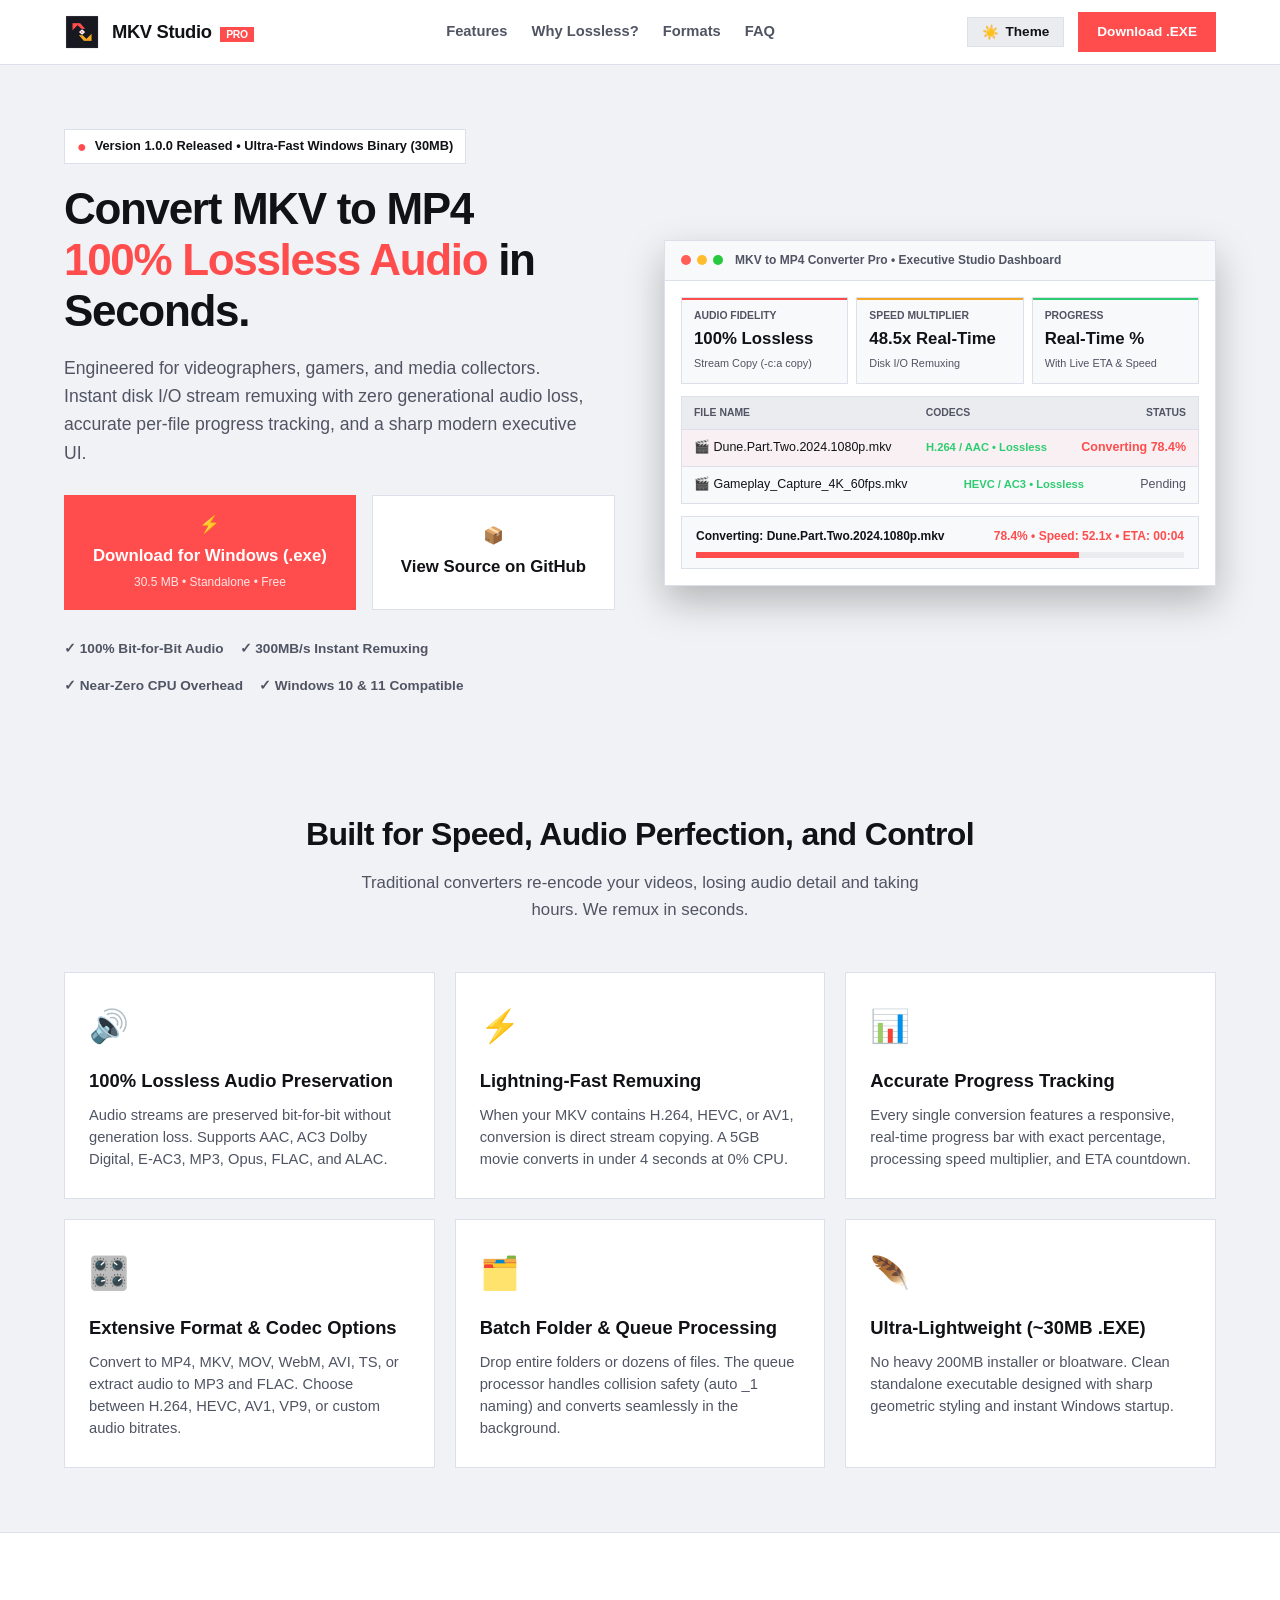
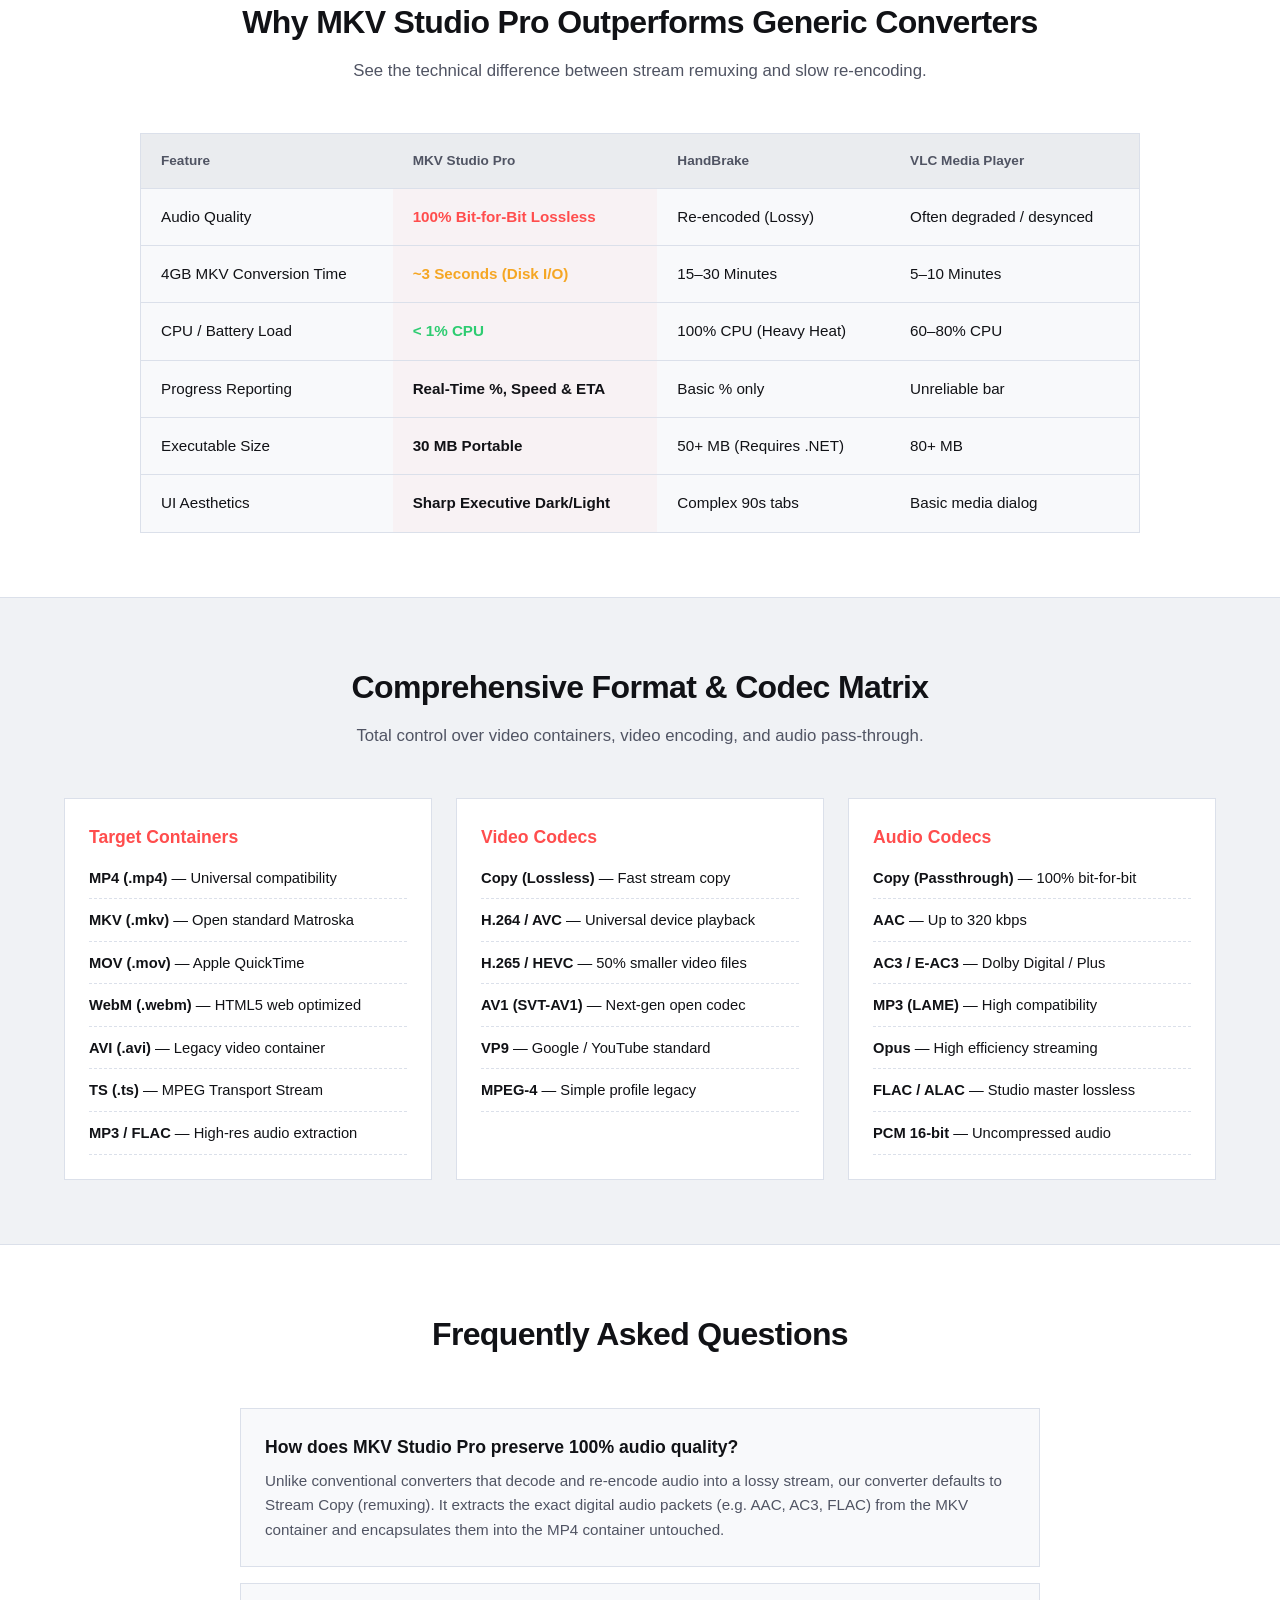
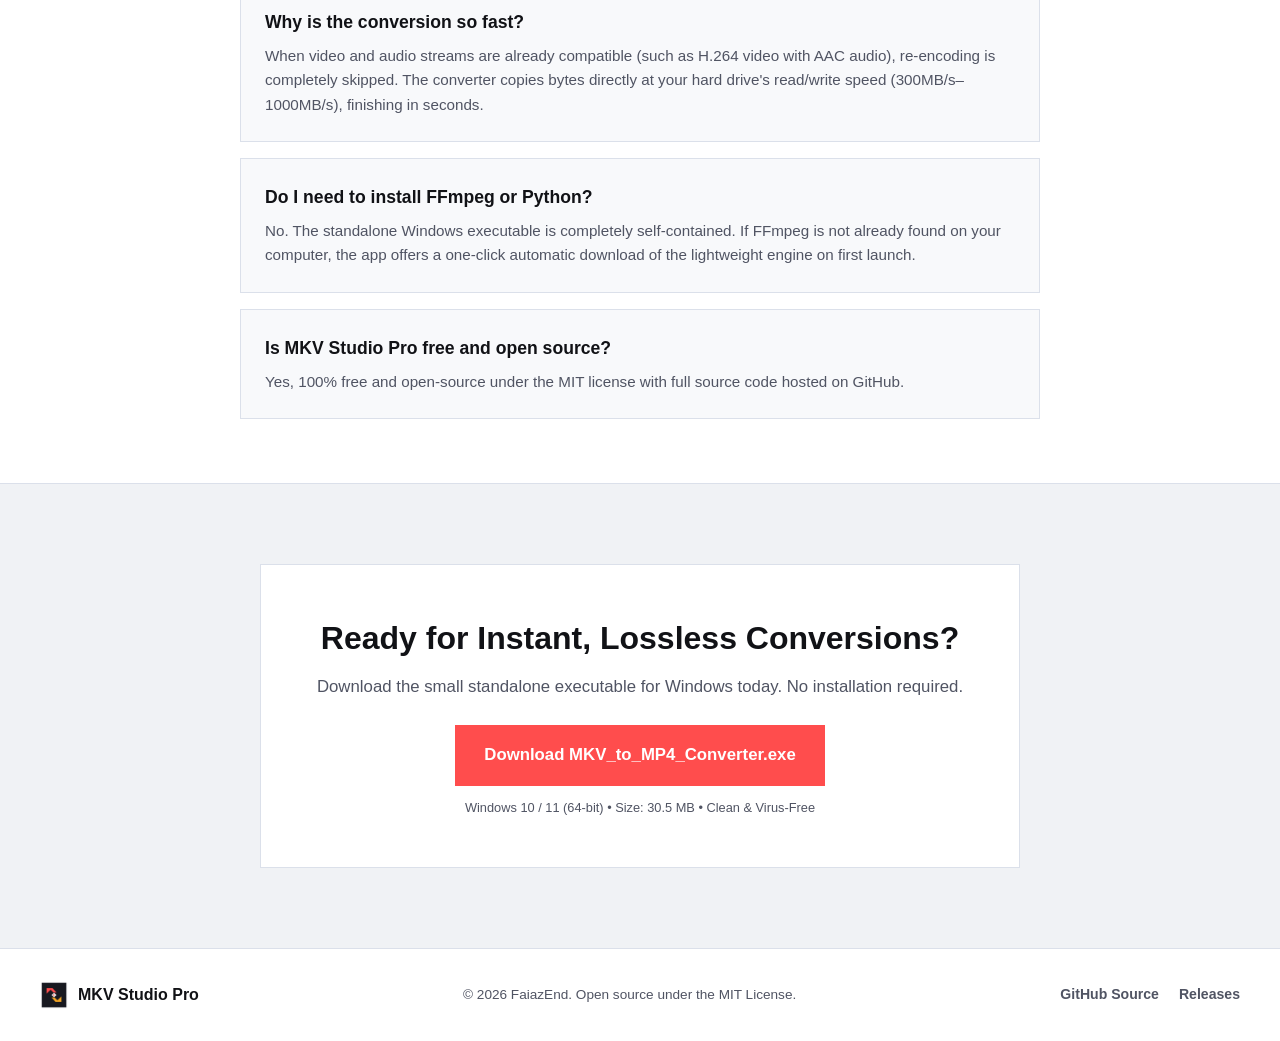
==== docs/index.html @ c54bc6f5 "feat: sharp-edged modern executive UI, custom logo, small exe build, and SEO landing page" ====
<!DOCTYPE html>
<html lang="en">
<head>
  <meta charset="UTF-8">
  <meta name="viewport" content="width=device-width, initial-scale=1.0">
  <title>Fast MKV to MP4 Converter — 100% Lossless Audio Preservation (Windows)</title>
  
  <!-- SEO Meta Tags -->
  <meta name="description" content="Free, fast, and lightweight MKV to MP4 converter for Windows. Preserves audio 100% losslessly with ultra-fast remuxing in seconds, real-time progress bars, and a sharp modern UI.">
  <meta name="keywords" content="mkv to mp4, mkv to mp4 converter, lossless audio converter, fast video remuxer, mkv converter windows, ffmpeg mkv to mp4, batch mkv converter">
  <meta name="author" content="FaiazEnd">
  <meta name="robots" content="index, follow">
  <link rel="canonical" href="https://faiazend.github.io/mkv-to-mp4-converter-download/">

  <!-- Open Graph / Facebook -->
  <meta property="og:type" content="website">
  <meta property="og:url" content="https://faiazend.github.io/mkv-to-mp4-converter-download/">
  <meta property="og:title" content="Fast MKV to MP4 Converter — 100% Lossless Audio">
  <meta property="og:description" content="Ultra-fast, lightweight MKV to MP4 converter with bit-for-bit lossless audio copy and real-time progress tracking.">
  <meta property="og:image" content="assets/logo.png">

  <!-- Twitter Cards -->
  <meta name="twitter:card" content="summary_large_image">
  <meta name="twitter:title" content="Fast MKV to MP4 Converter — 100% Lossless Audio">
  <meta name="twitter:description" content="Convert multi-gigabyte MKV files to MP4 in seconds with zero audio quality loss. Free for Windows.">
  <meta name="twitter:image" content="assets/logo.png">

  <!-- Favicon -->
  <link rel="icon" type="image/x-icon" href="assets/icon.ico">
  <link rel="apple-touch-icon" href="assets/logo_256.png">

  <!-- Color Scheme & FOUC Prevention as per modern-web-guidance -->
  <meta name="color-scheme" content="light dark">
  <script>
    try {
      const stored = localStorage.getItem("color-scheme");
      if (stored) {
        document.querySelector('meta[name="color-scheme"]').content = stored;
      }
    } catch (e) {}
  </script>

  <!-- Schema.org JSON-LD structured data for rich search snippets -->
  <script type="application/ld+json">
  {
    "@context": "https://schema.org",
    "@type": "SoftwareApplication",
    "name": "MKV to MP4 Converter Pro",
    "operatingSystem": "Windows 10, Windows 11 (64-bit)",
    "applicationCategory": "MultimediaApplication",
    "offers": {
      "@type": "Offer",
      "price": "0",
      "priceCurrency": "USD"
    },
    "description": "Ultra-fast MKV to MP4 converter for Windows preserving 100% audio fidelity with instant remuxing, modern sharp UI, and multi-format support.",
    "fileSize": "30MB",
    "softwareVersion": "1.0.0",
    "downloadUrl": "https://github.com/FaiazEnd/mkv-to-mp4-converter-releases/releases/latest/download/MKV_to_MP4_Converter.exe"
  }
  </script>

  <link rel="stylesheet" href="style.css">
</head>
<body>
  <!-- Navigation Header -->
  <header class="navbar">
    <div class="nav-container">
      <div class="brand">
        <img src="assets/logo_256.png" alt="MKV Studio Pro Logo" width="36" height="36" class="brand-logo">
        <span class="brand-name">MKV Studio <span class="badge-pro">PRO</span></span>
      </div>

      <nav class="nav-links">
        <a href="#features">Features</a>
        <a href="#comparison">Why Lossless?</a>
        <a href="#formats">Formats</a>
        <a href="#faq">FAQ</a>
      </nav>

      <div class="nav-actions">
        <!-- Modern Theme Switcher -->
        <button id="theme-toggle" class="btn-theme" type="button" aria-label="Toggle light/dark theme">
          <span class="theme-icon sun" aria-hidden="true">☀️</span>
          <span class="theme-icon moon" aria-hidden="true">🌙</span>
          <span class="theme-text">Theme</span>
        </button>

        <a href="https://github.com/FaiazEnd/mkv-to-mp4-converter-releases/releases/latest/download/MKV_to_MP4_Converter.exe" class="btn btn-sharp btn-primary nav-download">
          Download .EXE
        </a>
      </div>
    </div>
  </header>

  <main>
    <!-- Hero Section -->
    <section class="hero">
      <div class="hero-content">
        <div class="pill-announcement">
          <span class="dot-live">●</span>
          <span>Version 1.0.0 Released • Ultra-Fast Windows Binary (30MB)</span>
        </div>
        
        <h1 class="hero-title">
          Convert MKV to MP4 <br>
          <span class="text-coral">100% Lossless Audio</span> in Seconds.
        </h1>

        <p class="hero-subtitle">
          Engineered for videographers, gamers, and media collectors. Instant disk I/O stream remuxing with zero generational audio loss, accurate per-file progress tracking, and a sharp modern executive UI.
        </p>

        <div class="hero-cta-group">
          <a href="https://github.com/FaiazEnd/mkv-to-mp4-converter-releases/releases/latest/download/MKV_to_MP4_Converter.exe" class="btn btn-sharp btn-primary btn-large">
            <span class="btn-icon">⚡</span>
            <span>Download for Windows (.exe)</span>
            <span class="btn-subtext">30.5 MB • Standalone • Free</span>
          </a>

          <a href="https://github.com/FaiazEnd/fast-mkv-to-mp4-converter" target="_blank" rel="noopener" class="btn btn-sharp btn-outline btn-large">
            <span class="btn-icon">📦</span>
            <span>View Source on GitHub</span>
          </a>
        </div>

        <div class="trust-bar">
          <div class="trust-item">✓ 100% Bit-for-Bit Audio</div>
          <div class="trust-item">✓ 300MB/s Instant Remuxing</div>
          <div class="trust-item">✓ Near-Zero CPU Overhead</div>
          <div class="trust-item">✓ Windows 10 & 11 Compatible</div>
        </div>
      </div>

      <!-- Live Mockup Card inspired by Dashboard image -->
      <div class="hero-visual">
        <div class="app-window-mockup">
          <div class="window-titlebar">
            <div class="window-dots">
              <span class="dot red"></span>
              <span class="dot yellow"></span>
              <span class="dot green"></span>
            </div>
            <span class="window-title">MKV to MP4 Converter Pro • Executive Studio Dashboard</span>
          </div>

          <div class="window-body">
            <div class="mockup-metrics">
              <div class="mockup-card card-coral">
                <span class="card-tag">AUDIO FIDELITY</span>
                <span class="card-val">100% Lossless</span>
                <span class="card-sub">Stream Copy (-c:a copy)</span>
              </div>
              <div class="mockup-card card-amber">
                <span class="card-tag">SPEED MULTIPLIER</span>
                <span class="card-val">48.5x Real-Time</span>
                <span class="card-sub">Disk I/O Remuxing</span>
              </div>
              <div class="mockup-card card-green">
                <span class="card-tag">PROGRESS</span>
                <span class="card-val">Real-Time %</span>
                <span class="card-sub">With Live ETA & Speed</span>
              </div>
            </div>

            <div class="mockup-queue">
              <div class="queue-row header-row">
                <span>FILE NAME</span>
                <span>CODECS</span>
                <span>STATUS</span>
              </div>
              <div class="queue-row active">
                <span class="file-col">🎬 Dune.Part.Two.2024.1080p.mkv</span>
                <span class="badge-lossless">H.264 / AAC • Lossless</span>
                <span class="status-converting">Converting 78.4%</span>
              </div>
              <div class="queue-row">
                <span class="file-col">🎬 Gameplay_Capture_4K_60fps.mkv</span>
                <span class="badge-lossless">HEVC / AC3 • Lossless</span>
                <span class="status-pending">Pending</span>
              </div>
            </div>

            <div class="mockup-progress-card">
              <div class="progress-info">
                <span class="p-title">Converting: Dune.Part.Two.2024.1080p.mkv</span>
                <span class="p-stats text-coral">78.4% • Speed: 52.1x • ETA: 00:04</span>
              </div>
              <div class="progress-track">
                <div class="progress-fill" style="width: 78.4%;"></div>
              </div>
            </div>
          </div>
        </div>
      </div>
    </section>

    <!-- Features Section -->
    <section id="features" class="section">
      <div class="section-header">
        <h2 class="section-title">Built for Speed, Audio Perfection, and Control</h2>
        <p class="section-desc">Traditional converters re-encode your videos, losing audio detail and taking hours. We remux in seconds.</p>
      </div>

      <div class="features-grid">
        <div class="feature-card">
          <div class="feature-icon icon-coral">🔊</div>
          <h3>100% Lossless Audio Preservation</h3>
          <p>Audio streams are preserved bit-for-bit without generation loss. Supports AAC, AC3 Dolby Digital, E-AC3, MP3, Opus, FLAC, and ALAC.</p>
        </div>

        <div class="feature-card">
          <div class="feature-icon icon-amber">⚡</div>
          <h3>Lightning-Fast Remuxing</h3>
          <p>When your MKV contains H.264, HEVC, or AV1, conversion is direct stream copying. A 5GB movie converts in under 4 seconds at 0% CPU.</p>
        </div>

        <div class="feature-card">
          <div class="feature-icon icon-red">📊</div>
          <h3>Accurate Progress Tracking</h3>
          <p>Every single conversion features a responsive, real-time progress bar with exact percentage, processing speed multiplier, and ETA countdown.</p>
        </div>

        <div class="feature-card">
          <div class="feature-icon icon-coral">🎛️</div>
          <h3>Extensive Format & Codec Options</h3>
          <p>Convert to MP4, MKV, MOV, WebM, AVI, TS, or extract audio to MP3 and FLAC. Choose between H.264, HEVC, AV1, VP9, or custom audio bitrates.</p>
        </div>

        <div class="feature-card">
          <div class="feature-icon icon-amber">🗂️</div>
          <h3>Batch Folder & Queue Processing</h3>
          <p>Drop entire folders or dozens of files. The queue processor handles collision safety (auto _1 naming) and converts seamlessly in the background.</p>
        </div>

        <div class="feature-card">
          <div class="feature-icon icon-red">🪶</div>
          <h3>Ultra-Lightweight (~30MB .EXE)</h3>
          <p>No heavy 200MB installer or bloatware. Clean standalone executable designed with sharp geometric styling and instant Windows startup.</p>
        </div>
      </div>
    </section>

    <!-- Comparison Table Section -->
    <section id="comparison" class="section section-darker">
      <div class="section-header">
        <h2 class="section-title">Why MKV Studio Pro Outperforms Generic Converters</h2>
        <p class="section-desc">See the technical difference between stream remuxing and slow re-encoding.</p>
      </div>

      <div class="table-container">
        <table class="comparison-table">
          <thead>
            <tr>
              <th>Feature</th>
              <th class="col-highlight">MKV Studio Pro</th>
              <th>HandBrake</th>
              <th>VLC Media Player</th>
            </tr>
          </thead>
          <tbody>
            <tr>
              <td>Audio Quality</td>
              <td class="col-highlight text-coral"><strong>100% Bit-for-Bit Lossless</strong></td>
              <td>Re-encoded (Lossy)</td>
              <td>Often degraded / desynced</td>
            </tr>
            <tr>
              <td>4GB MKV Conversion Time</td>
              <td class="col-highlight text-amber"><strong>~3 Seconds (Disk I/O)</strong></td>
              <td>15–30 Minutes</td>
              <td>5–10 Minutes</td>
            </tr>
            <tr>
              <td>CPU / Battery Load</td>
              <td class="col-highlight text-green"><strong>&lt; 1% CPU</strong></td>
              <td>100% CPU (Heavy Heat)</td>
              <td>60–80% CPU</td>
            </tr>
            <tr>
              <td>Progress Reporting</td>
              <td class="col-highlight"><strong>Real-Time %, Speed &amp; ETA</strong></td>
              <td>Basic % only</td>
              <td>Unreliable bar</td>
            </tr>
            <tr>
              <td>Executable Size</td>
              <td class="col-highlight"><strong>30 MB Portable</strong></td>
              <td>50+ MB (Requires .NET)</td>
              <td>80+ MB</td>
            </tr>
            <tr>
              <td>UI Aesthetics</td>
              <td class="col-highlight"><strong>Sharp Executive Dark/Light</strong></td>
              <td>Complex 90s tabs</td>
              <td>Basic media dialog</td>
            </tr>
          </tbody>
        </table>
      </div>
    </section>

    <!-- Supported Formats Section -->
    <section id="formats" class="section">
      <div class="section-header">
        <h2 class="section-title">Comprehensive Format &amp; Codec Matrix</h2>
        <p class="section-desc">Total control over video containers, video encoding, and audio pass-through.</p>
      </div>

      <div class="matrix-grid">
        <div class="matrix-box">
          <h4>Target Containers</h4>
          <ul>
            <li><strong>MP4 (.mp4)</strong> — Universal compatibility</li>
            <li><strong>MKV (.mkv)</strong> — Open standard Matroska</li>
            <li><strong>MOV (.mov)</strong> — Apple QuickTime</li>
            <li><strong>WebM (.webm)</strong> — HTML5 web optimized</li>
            <li><strong>AVI (.avi)</strong> — Legacy video container</li>
            <li><strong>TS (.ts)</strong> — MPEG Transport Stream</li>
            <li><strong>MP3 / FLAC</strong> — High-res audio extraction</li>
          </ul>
        </div>

        <div class="matrix-box">
          <h4>Video Codecs</h4>
          <ul>
            <li><strong>Copy (Lossless)</strong> — Fast stream copy</li>
            <li><strong>H.264 / AVC</strong> — Universal device playback</li>
            <li><strong>H.265 / HEVC</strong> — 50% smaller video files</li>
            <li><strong>AV1 (SVT-AV1)</strong> — Next-gen open codec</li>
            <li><strong>VP9</strong> — Google / YouTube standard</li>
            <li><strong>MPEG-4</strong> — Simple profile legacy</li>
          </ul>
        </div>

        <div class="matrix-box">
          <h4>Audio Codecs</h4>
          <ul>
            <li><strong>Copy (Passthrough)</strong> — 100% bit-for-bit</li>
            <li><strong>AAC</strong> — Up to 320 kbps</li>
            <li><strong>AC3 / E-AC3</strong> — Dolby Digital / Plus</li>
            <li><strong>MP3 (LAME)</strong> — High compatibility</li>
            <li><strong>Opus</strong> — High efficiency streaming</li>
            <li><strong>FLAC / ALAC</strong> — Studio master lossless</li>
            <li><strong>PCM 16-bit</strong> — Uncompressed audio</li>
          </ul>
        </div>
      </div>
    </section>

    <!-- FAQ Section -->
    <section id="faq" class="section section-darker">
      <div class="section-header">
        <h2 class="section-title">Frequently Asked Questions</h2>
      </div>

      <div class="faq-list">
        <div class="faq-item">
          <h3 class="faq-question">How does MKV Studio Pro preserve 100% audio quality?</h3>
          <p class="faq-answer">Unlike conventional converters that decode and re-encode audio into a lossy stream, our converter defaults to Stream Copy (remuxing). It extracts the exact digital audio packets (e.g. AAC, AC3, FLAC) from the MKV container and encapsulates them into the MP4 container untouched.</p>
        </div>

        <div class="faq-item">
          <h3 class="faq-question">Why is the conversion so fast?</h3>
          <p class="faq-answer">When video and audio streams are already compatible (such as H.264 video with AAC audio), re-encoding is completely skipped. The converter copies bytes directly at your hard drive's read/write speed (300MB/s–1000MB/s), finishing in seconds.</p>
        </div>

        <div class="faq-item">
          <h3 class="faq-question">Do I need to install FFmpeg or Python?</h3>
          <p class="faq-answer">No. The standalone Windows executable is completely self-contained. If FFmpeg is not already found on your computer, the app offers a one-click automatic download of the lightweight engine on first launch.</p>
        </div>

        <div class="faq-item">
          <h3 class="faq-question">Is MKV Studio Pro free and open source?</h3>
          <p class="faq-answer">Yes, 100% free and open-source under the MIT license with full source code hosted on GitHub.</p>
        </div>
      </div>
    </section>

    <!-- Bottom Download CTA -->
    <section class="section cta-section">
      <div class="cta-box">
        <h2 class="cta-title">Ready for Instant, Lossless Conversions?</h2>
        <p class="cta-subtitle">Download the small standalone executable for Windows today. No installation required.</p>
        
        <div class="cta-actions">
          <a href="https://github.com/FaiazEnd/mkv-to-mp4-converter-releases/releases/latest/download/MKV_to_MP4_Converter.exe" class="btn btn-sharp btn-primary btn-large">
            <span>Download MKV_to_MP4_Converter.exe</span>
          </a>
        </div>
        <p class="cta-specs">Windows 10 / 11 (64-bit) • Size: 30.5 MB • Clean &amp; Virus-Free</p>
      </div>
    </section>
  </main>

  <footer class="footer">
    <div class="footer-container">
      <div class="footer-brand">
        <img src="assets/logo_256.png" alt="Logo" width="28" height="28">
        <span>MKV Studio Pro</span>
      </div>
      <p class="footer-copy">© 2026 FaiazEnd. Open source under the MIT License.</p>
      <div class="footer-links">
        <a href="https://github.com/FaiazEnd/fast-mkv-to-mp4-converter" target="_blank" rel="noopener">GitHub Source</a>
        <a href="https://github.com/FaiazEnd/mkv-to-mp4-converter-releases" target="_blank" rel="noopener">Releases</a>
      </div>
    </div>
  </footer>

  <script>
    // Theme toggle logic compliant with modern-web-guidance
    const toggleBtn = document.getElementById('theme-toggle');
    const colorSchemeMeta = document.querySelector('meta[name="color-scheme"]');

    function getCurrentTheme() {
      const stored = localStorage.getItem('color-scheme');
      if (stored === 'light' || stored === 'dark') return stored;
      return window.matchMedia('(prefers-color-scheme: dark)').matches ? 'dark' : 'light';
    }

    toggleBtn.addEventListener('click', () => {
      const current = getCurrentTheme();
      const next = current === 'dark' ? 'light' : 'dark';
      
      colorSchemeMeta.content = next;
      localStorage.setItem('color-scheme', next);
    });

    window.addEventListener('storage', (e) => {
      if (e.key === 'color-scheme') {
        colorSchemeMeta.content = e.newValue || 'light dark';
      }
    });
  </script>
</body>
</html>
---- docs/style.css ----
/* Modern Web Guidance Compliant Stylesheet */
:root {
  color-scheme: light dark;

  /* Respect meta[name="color-scheme"] overrides */
  &:has(> head > meta[name="color-scheme"][content="dark"]) {
    color-scheme: dark;
  }
  &:has(> head > meta[name="color-scheme"][content="light"]) {
    color-scheme: light;
  }

  /* Color Tokens matching App Design */
  --bg-main: light-dark(#f0f2f5, #141518);
  --bg-card: light-dark(#ffffff, #1b1c22);
  --bg-card-darker: light-dark(#f8f9fb, #181920);
  --bg-surface: light-dark(#eaecef, #23242c);
  --border-subtle: light-dark(#dbe0ea, #2a2b34);
  --border-strong: light-dark(#b8c1d3, #383a47);

  --text-main: light-dark(#111216, #ffffff);
  --text-muted: light-dark(#505463, #9ba0b4);

  --accent-coral: #ff4d4d;
  --accent-coral-hover: #e63939;
  --accent-amber: #f5a623;
  --accent-green: #2ecc71;

  --font-family: -apple-system, BlinkMacSystemFont, "Segoe UI", Roboto, "Helvetica Neue", Arial, sans-serif;
}

/* Base Reset & Typography */
* {
  box-sizing: border-box;
  margin: 0;
  padding: 0;
}

body {
  background-color: var(--bg-main);
  color: var(--text-main);
  font-family: var(--font-family);
  line-height: 1.6;
  -webkit-font-smoothing: antialiased;
}

a {
  color: inherit;
  text-decoration: none;
}

/* Sharp Edges Everywhere */
.btn-sharp,
.feature-card,
.mockup-card,
.mockup-queue,
.mockup-progress-card,
.matrix-box,
.faq-item,
.comparison-table,
.app-window-mockup,
.cta-box,
.pill-announcement,
.badge-pro,
.badge-lossless,
.status-converting,
.status-pending,
.btn-theme {
  border-radius: 0 !important;
}

/* Navigation Bar */
.navbar {
  position: sticky;
  top: 0;
  z-index: 100;
  background-color: var(--bg-card);
  border-bottom: 1px solid var(--border-subtle);
}

.nav-container {
  max-width: 1200px;
  margin: 0 auto;
  padding: 12px 24px;
  display: flex;
  align-items: center;
  justify-content: space-between;
}

.brand {
  display: flex;
  align-items: center;
  gap: 12px;
}

.brand-name {
  font-size: 1.15rem;
  font-weight: 800;
  letter-spacing: -0.02em;
}

.badge-pro {
  background-color: var(--accent-coral);
  color: #ffffff;
  font-size: 0.65rem;
  padding: 2px 6px;
  font-weight: 900;
  margin-left: 4px;
}

.nav-links {
  display: flex;
  gap: 24px;
  font-size: 0.92rem;
  font-weight: 600;
  color: var(--text-muted);
}

.nav-links a:hover {
  color: var(--accent-coral);
}

.nav-actions {
  display: flex;
  align-items: center;
  gap: 14px;
}

/* Theme Toggle Button */
.btn-theme {
  background: var(--bg-surface);
  border: 1px solid var(--border-subtle);
  color: var(--text-main);
  padding: 6px 14px;
  font-size: 0.85rem;
  font-weight: 600;
  cursor: pointer;
  display: flex;
  align-items: center;
  gap: 6px;
  transition: background 0.15s, border-color 0.15s;
}

.btn-theme:hover {
  border-color: var(--border-strong);
}

/* Toggle Sun/Moon based on active color-scheme */
:root:has(> head > meta[name="color-scheme"][content="dark"]) .btn-theme .moon {
  display: inline;
}
:root:has(> head > meta[name="color-scheme"][content="dark"]) .btn-theme .sun {
  display: none;
}
:root:has(> head > meta[name="color-scheme"][content="light"]) .btn-theme .sun {
  display: inline;
}
:root:has(> head > meta[name="color-scheme"][content="light"]) .btn-theme .moon {
  display: none;
}

/* Default system match */
@media (prefers-color-scheme: dark) {
  :root:not(:has(> head > meta[name="color-scheme"][content="light"])) .btn-theme .moon {
    display: inline;
  }
  :root:not(:has(> head > meta[name="color-scheme"][content="light"])) .btn-theme .sun {
    display: none;
  }
}
@media (prefers-color-scheme: light) {
  :root:not(:has(> head > meta[name="color-scheme"][content="dark"])) .btn-theme .sun {
    display: inline;
  }
  :root:not(:has(> head > meta[name="color-scheme"][content="dark"])) .btn-theme .moon {
    display: none;
  }
}

/* Sharp Button Styles */
.btn {
  display: inline-flex;
  flex-direction: column;
  align-items: center;
  justify-content: center;
  font-weight: 700;
  cursor: pointer;
  border: 1px solid transparent;
  transition: transform 0.1s, background-color 0.15s, border-color 0.15s;
  text-align: center;
}

.btn:active {
  transform: translateY(1px);
}

.btn-primary {
  background-color: var(--accent-coral);
  color: #ffffff !important;
  border-color: var(--accent-coral);
}

.btn-primary:hover {
  background-color: var(--accent-coral-hover);
  border-color: var(--accent-coral-hover);
}

.btn-outline {
  background-color: var(--bg-card);
  color: var(--text-main);
  border-color: var(--border-subtle);
}

.btn-outline:hover {
  border-color: var(--border-strong);
}

.nav-download {
  padding: 8px 18px;
  font-size: 0.85rem;
}

.btn-large {
  padding: 16px 28px;
  font-size: 1.05rem;
  gap: 4px;
}

.btn-subtext {
  font-size: 0.75rem;
  font-weight: 500;
  opacity: 0.85;
}

/* Hero Section */
.hero {
  max-width: 1200px;
  margin: 0 auto;
  padding: 64px 24px 48px;
  display: grid;
  grid-template-columns: 1fr 1fr;
  gap: 48px;
  align-items: center;
}

.pill-announcement {
  display: inline-flex;
  align-items: center;
  gap: 8px;
  background-color: var(--bg-card);
  border: 1px solid var(--border-subtle);
  padding: 4px 12px;
  font-size: 0.8rem;
  font-weight: 600;
  margin-bottom: 20px;
}

.dot-live {
  color: var(--accent-coral);
  font-size: 1rem;
}

.hero-title {
  font-size: 2.75rem;
  line-height: 1.15;
  font-weight: 900;
  letter-spacing: -0.03em;
  margin-bottom: 18px;
}

.text-coral {
  color: var(--accent-coral);
}
.text-amber {
  color: var(--accent-amber);
}
.text-green {
  color: var(--accent-green);
}

.hero-subtitle {
  font-size: 1.1rem;
  color: var(--text-muted);
  margin-bottom: 28px;
  max-width: 520px;
}

.hero-cta-group {
  display: flex;
  gap: 16px;
  margin-bottom: 28px;
}

.trust-bar {
  display: flex;
  flex-wrap: wrap;
  gap: 16px;
  font-size: 0.85rem;
  font-weight: 600;
  color: var(--text-muted);
}

/* App Window Mockup */
.app-window-mockup {
  background-color: var(--bg-card);
  border: 1px solid var(--border-subtle);
  box-shadow: 0 16px 36px rgba(0, 0, 0, 0.25);
  overflow: hidden;
}

.window-titlebar {
  background-color: var(--bg-card-darker);
  border-bottom: 1px solid var(--border-subtle);
  padding: 10px 16px;
  display: flex;
  align-items: center;
  gap: 12px;
}

.window-dots {
  display: flex;
  gap: 6px;
}

.dot {
  width: 10px;
  height: 10px;
  border-radius: 50%;
}
.dot.red { background: #ff5f56; }
.dot.yellow { background: #ffbd2e; }
.dot.green { background: #27c93f; }

.window-title {
  font-size: 0.75rem;
  font-weight: 600;
  color: var(--text-muted);
}

.window-body {
  padding: 16px;
  display: flex;
  flex-direction: column;
  gap: 12px;
}

.mockup-metrics {
  display: grid;
  grid-template-columns: repeat(3, 1fr);
  gap: 8px;
}

.mockup-card {
  background-color: var(--bg-card-darker);
  border: 1px solid var(--border-subtle);
  padding: 10px 12px;
  display: flex;
  flex-direction: column;
  position: relative;
}

.mockup-card::before {
  content: "";
  position: absolute;
  top: 0;
  left: 0;
  right: 0;
  height: 2px;
}

.card-coral::before { background-color: var(--accent-coral); }
.card-amber::before { background-color: var(--accent-amber); }
.card-green::before { background-color: var(--accent-green); }

.card-tag {
  font-size: 0.65rem;
  font-weight: 800;
  color: var(--text-muted);
}

.card-val {
  font-size: 1.05rem;
  font-weight: 800;
  margin: 2px 0;
}

.card-sub {
  font-size: 0.68rem;
  color: var(--text-muted);
}

.mockup-queue {
  background-color: var(--bg-card-darker);
  border: 1px solid var(--border-subtle);
  display: flex;
  flex-direction: column;
  font-size: 0.78rem;
}

.queue-row {
  display: flex;
  justify-content: space-between;
  align-items: center;
  padding: 8px 12px;
  border-bottom: 1px solid var(--border-subtle);
}

.queue-row:last-child {
  border-bottom: none;
}

.header-row {
  font-size: 0.65rem;
  font-weight: 800;
  color: var(--text-muted);
  background-color: var(--bg-surface);
}

.queue-row.active {
  background-color: rgba(255, 77, 77, 0.05);
}

.badge-lossless {
  color: var(--accent-green);
  font-weight: 700;
  font-size: 0.7rem;
}

.status-converting {
  color: var(--accent-coral);
  font-weight: 700;
}

.status-pending {
  color: var(--text-muted);
}

.mockup-progress-card {
  background-color: var(--bg-card-darker);
  border: 1px solid var(--border-subtle);
  padding: 10px 14px;
}

.progress-info {
  display: flex;
  justify-content: space-between;
  font-size: 0.75rem;
  font-weight: 700;
  margin-bottom: 6px;
}

.progress-track {
  width: 100%;
  height: 6px;
  background-color: var(--bg-surface);
  overflow: hidden;
}

.progress-fill {
  height: 100%;
  background-color: var(--accent-coral);
}

/* Section Common */
.section {
  max-width: 1200px;
  margin: 0 auto;
  padding: 64px 24px;
}

.section-darker {
  max-width: 100%;
  background-color: var(--bg-card);
  border-top: 1px solid var(--border-subtle);
  border-bottom: 1px solid var(--border-subtle);
}

.section-header {
  text-align: center;
  margin-bottom: 48px;
}

.section-title {
  font-size: 2rem;
  font-weight: 900;
  letter-spacing: -0.02em;
  margin-bottom: 10px;
}

.section-desc {
  font-size: 1.05rem;
  color: var(--text-muted);
  max-width: 600px;
  margin: 0 auto;
}

/* Features Grid */
.features-grid {
  display: grid;
  grid-template-columns: repeat(3, 1fr);
  gap: 20px;
}

.feature-card {
  background-color: var(--bg-card);
  border: 1px solid var(--border-subtle);
  padding: 28px 24px;
}

.feature-icon {
  font-size: 2rem;
  margin-bottom: 14px;
}

.feature-card h3 {
  font-size: 1.15rem;
  font-weight: 800;
  margin-bottom: 8px;
}

.feature-card p {
  font-size: 0.92rem;
  color: var(--text-muted);
  line-height: 1.5;
}

/* Comparison Table */
.table-container {
  max-width: 1000px;
  margin: 0 auto;
  overflow-x: auto;
}

.comparison-table {
  width: 100%;
  border-collapse: collapse;
  background-color: var(--bg-card-darker);
  border: 1px solid var(--border-subtle);
}

.comparison-table th,
.comparison-table td {
  padding: 16px 20px;
  text-align: left;
  border-bottom: 1px solid var(--border-subtle);
  font-size: 0.95rem;
}

.comparison-table th {
  background-color: var(--bg-surface);
  font-size: 0.85rem;
  font-weight: 800;
  color: var(--text-muted);
}

.col-highlight {
  background-color: rgba(255, 77, 77, 0.04);
  font-weight: 700;
}

/* Formats Matrix */
.matrix-grid {
  display: grid;
  grid-template-columns: repeat(3, 1fr);
  gap: 24px;
}

.matrix-box {
  background-color: var(--bg-card);
  border: 1px solid var(--border-subtle);
  padding: 24px;
}

.matrix-box h4 {
  font-size: 1.1rem;
  font-weight: 800;
  margin-bottom: 16px;
  color: var(--accent-coral);
}

.matrix-box ul {
  list-style: none;
  display: flex;
  flex-direction: column;
  gap: 10px;
  font-size: 0.92rem;
}

.matrix-box li {
  border-bottom: 1px dashed var(--border-subtle);
  padding-bottom: 8px;
}

/* FAQ */
.faq-list {
  max-width: 800px;
  margin: 0 auto;
  display: flex;
  flex-direction: column;
  gap: 16px;
}

.faq-item {
  background-color: var(--bg-card-darker);
  border: 1px solid var(--border-subtle);
  padding: 24px;
}

.faq-question {
  font-size: 1.1rem;
  font-weight: 800;
  margin-bottom: 8px;
}

.faq-answer {
  font-size: 0.95rem;
  color: var(--text-muted);
  line-height: 1.6;
}

/* CTA Section */
.cta-section {
  text-align: center;
  padding: 80px 24px;
}

.cta-box {
  background-color: var(--bg-card);
  border: 1px solid var(--border-subtle);
  padding: 48px 32px;
  max-width: 760px;
  margin: 0 auto;
}

.cta-title {
  font-size: 2rem;
  font-weight: 900;
  margin-bottom: 10px;
}

.cta-subtitle {
  font-size: 1.05rem;
  color: var(--text-muted);
  margin-bottom: 24px;
}

.cta-actions {
  display: flex;
  justify-content: center;
  margin-bottom: 12px;
}

.cta-specs {
  font-size: 0.8rem;
  color: var(--text-muted);
}

/* Footer */
.footer {
  border-top: 1px solid var(--border-subtle);
  background-color: var(--bg-card);
  padding: 32px 24px;
}

.footer-container {
  max-width: 1200px;
  margin: 0 auto;
  display: flex;
  justify-content: space-between;
  align-items: center;
  flex-wrap: wrap;
  gap: 16px;
}

.footer-brand {
  display: flex;
  align-items: center;
  gap: 10px;
  font-weight: 800;
}

.footer-copy {
  font-size: 0.85rem;
  color: var(--text-muted);
}

.footer-links {
  display: flex;
  gap: 20px;
  font-size: 0.88rem;
  font-weight: 600;
  color: var(--text-muted);
}

.footer-links a:hover {
  color: var(--accent-coral);
}

/* Responsive */
@media (max-width: 900px) {
  .hero {
    grid-template-columns: 1fr;
    padding-top: 32px;
  }
  .features-grid,
  .matrix-grid {
    grid-template-columns: 1fr;
  }
  .nav-links {
    display: none;
  }
  .hero-title {
    font-size: 2.2rem;
  }
}
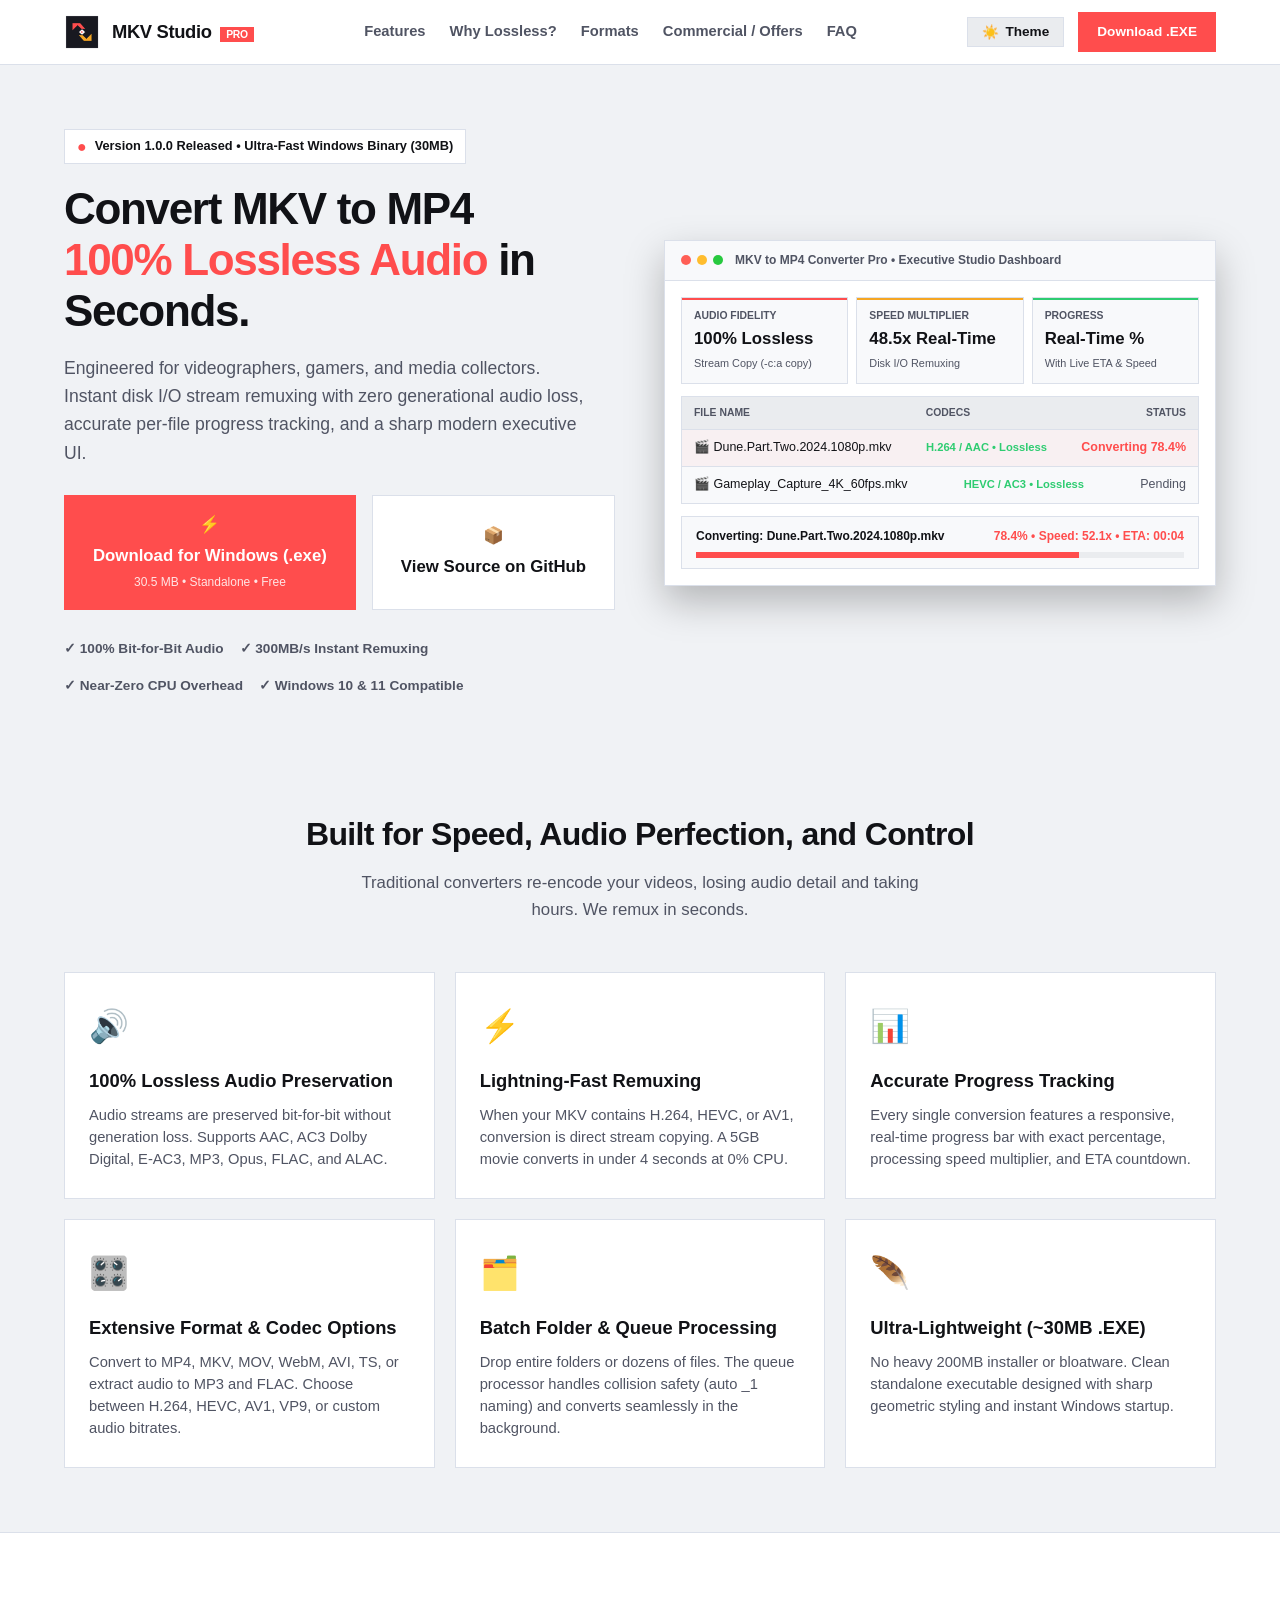
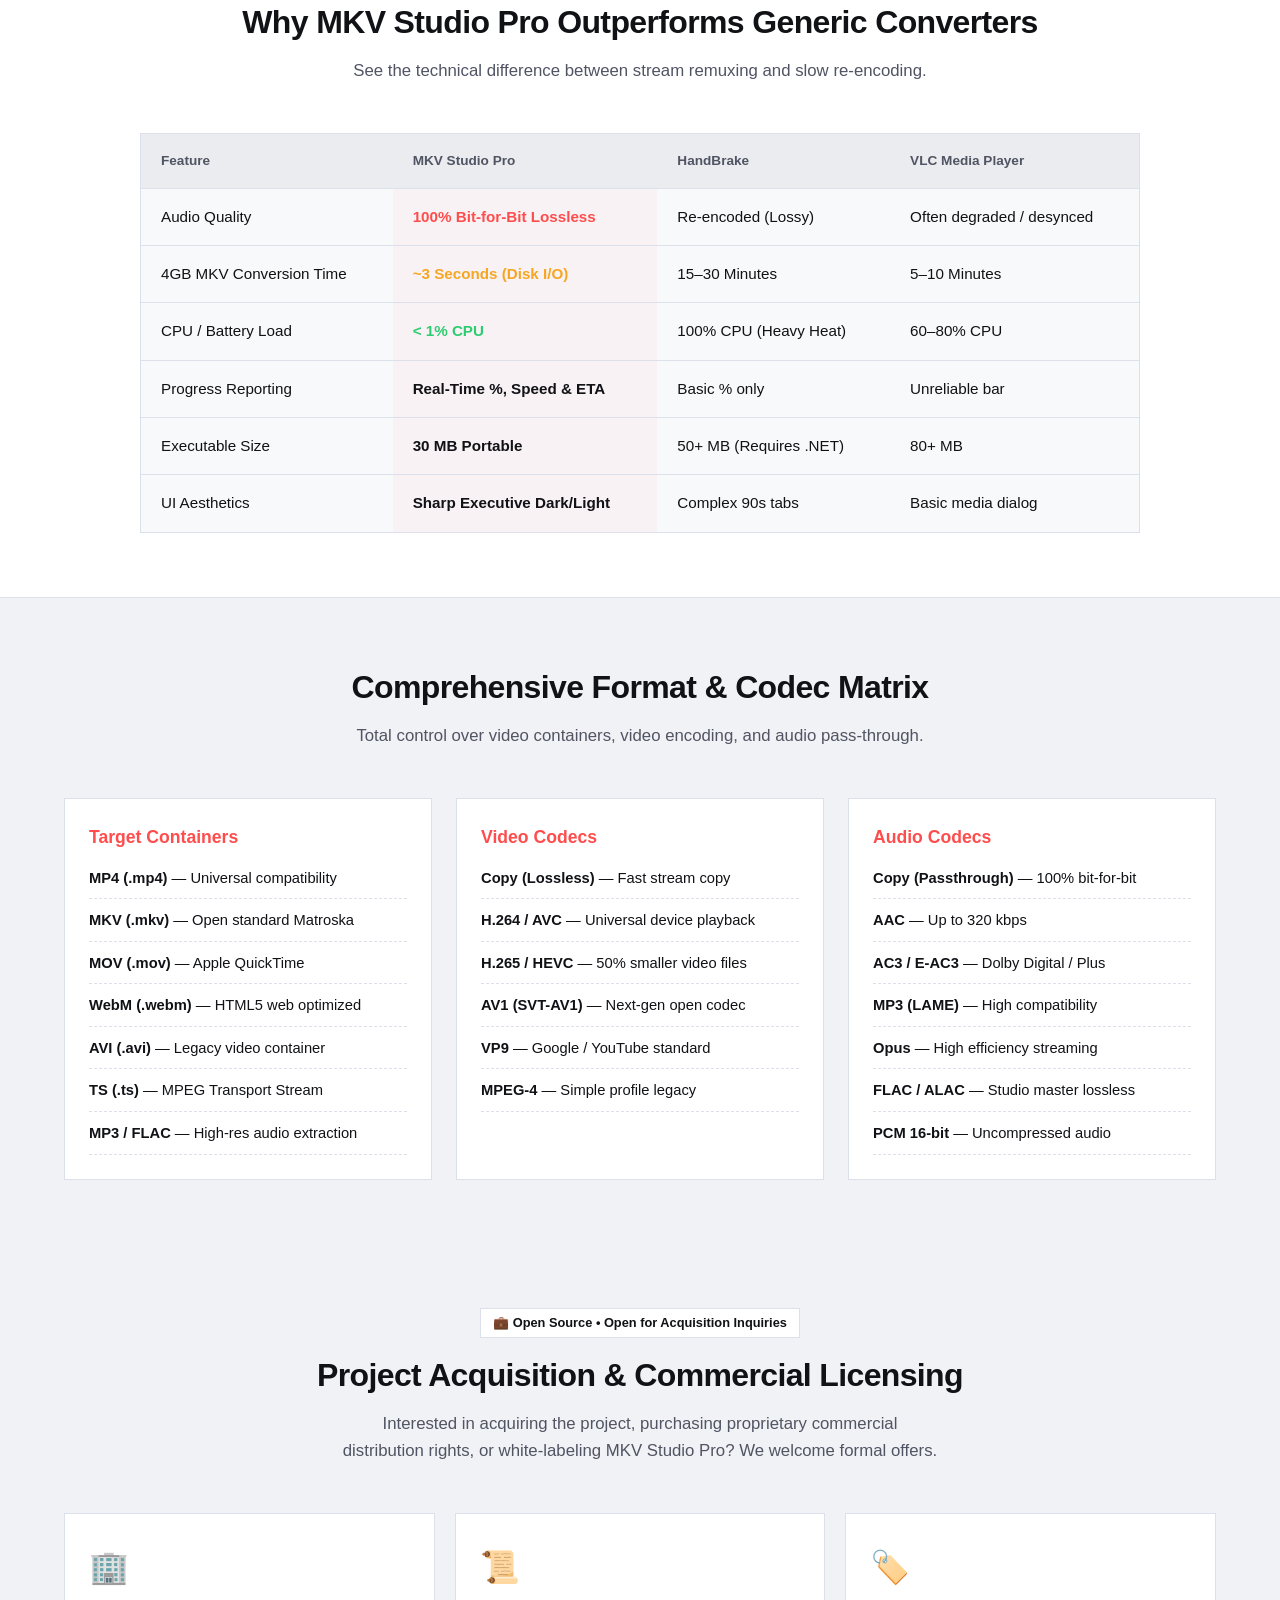
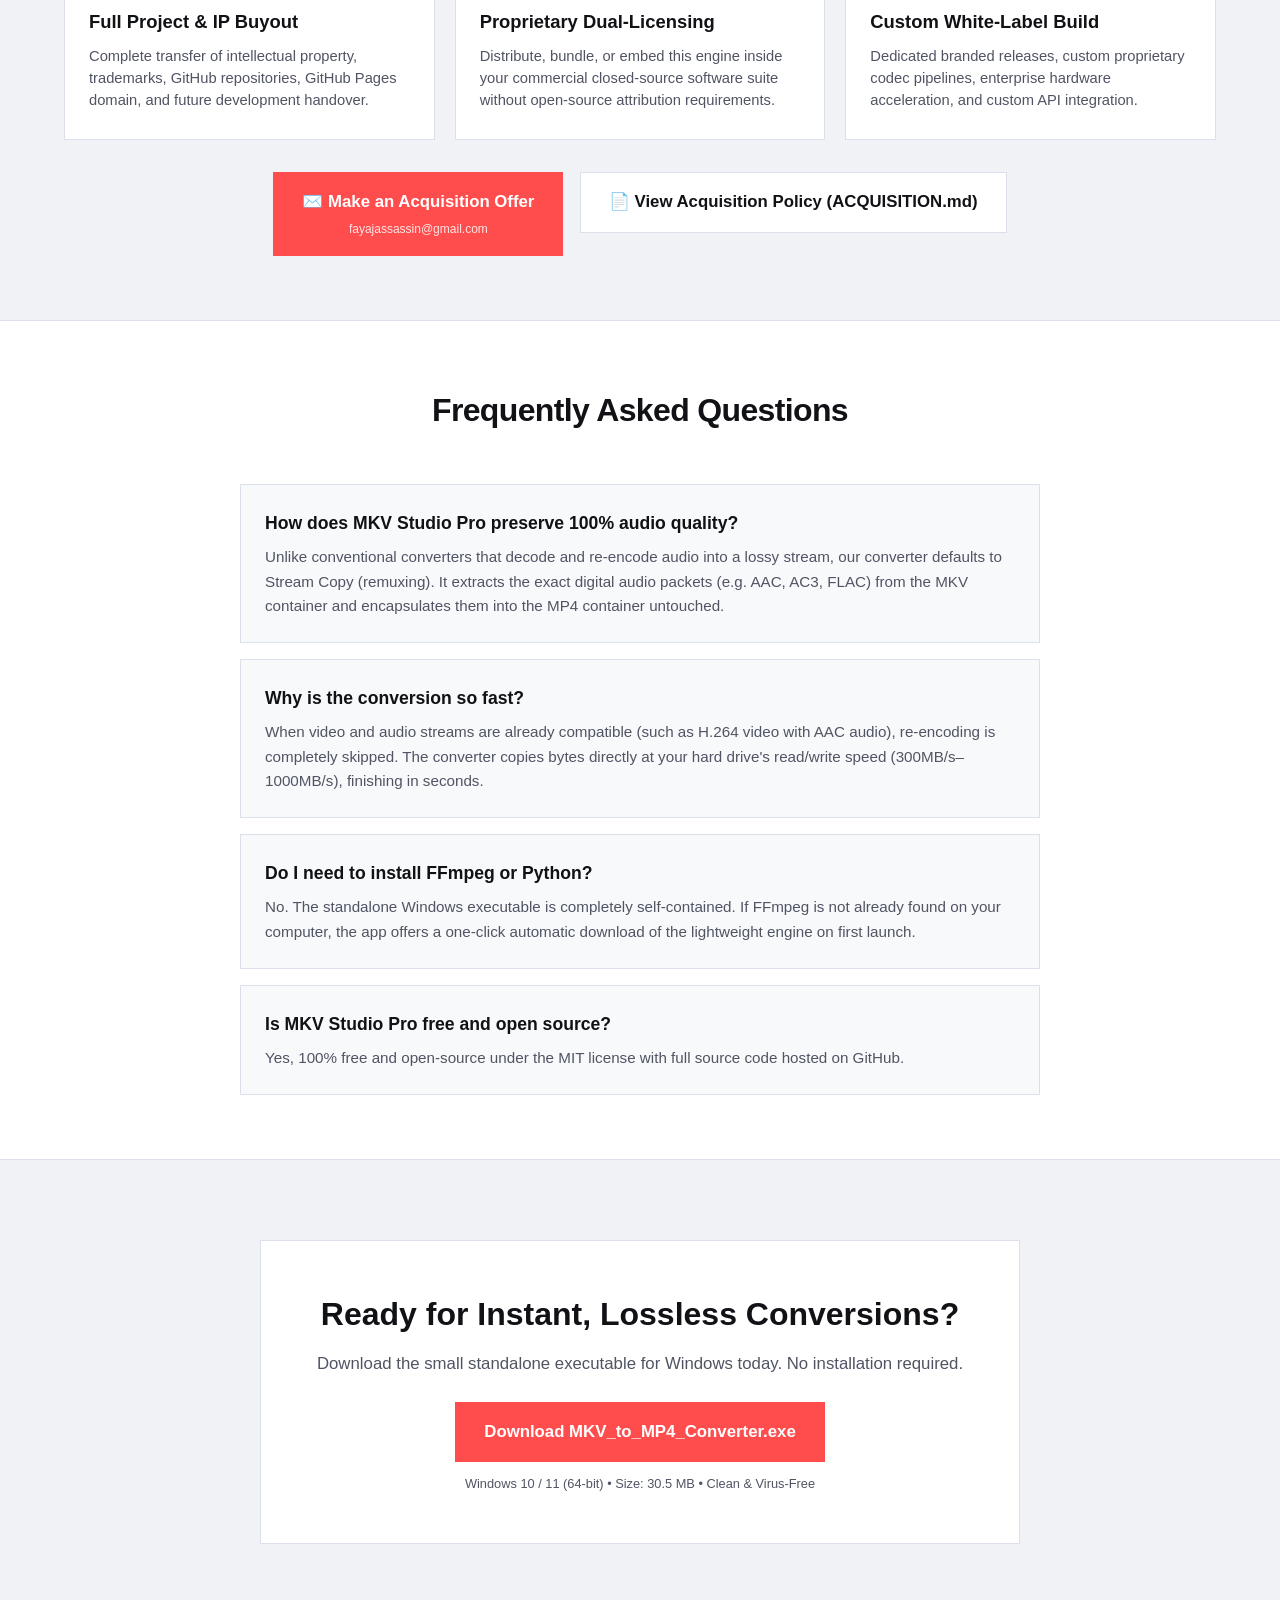
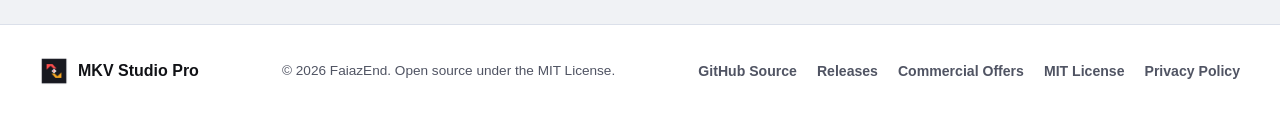
==== commit a52ff530: "policy: add MIT license, ACQUISITION.md commercial offer guidelines, and privacy policy" ====
--- a/docs/index.html
+++ b/docs/index.html
@@ -5,6 +5,9 @@
   <meta name="viewport" content="width=device-width, initial-scale=1.0">
   <title>Fast MKV to MP4 Converter — 100% Lossless Audio Preservation (Windows)</title>
   
+  <!-- Google Search Console Verification -->
+  <meta name="google-site-verification" content="RQKHPogeLpT42lwWGzKpG7wlnSUGU9Y9f23Sw7aazBc" />
+
   <!-- SEO Meta Tags -->
   <meta name="description" content="Free, fast, and lightweight MKV to MP4 converter for Windows. Preserves audio 100% losslessly with ultra-fast remuxing in seconds, real-time progress bars, and a sharp modern UI.">
   <meta name="keywords" content="mkv to mp4, mkv to mp4 converter, lossless audio converter, fast video remuxer, mkv converter windows, ffmpeg mkv to mp4, batch mkv converter">
@@ -75,6 +78,7 @@
         <a href="#features">Features</a>
         <a href="#comparison">Why Lossless?</a>
         <a href="#formats">Formats</a>
+        <a href="#commercial">Commercial / Offers</a>
         <a href="#faq">FAQ</a>
       </nav>
 
@@ -348,6 +352,47 @@
       </div>
     </section>
 
+    <!-- Commercial & Acquisition Offers Section -->
+    <section id="commercial" class="section">
+      <div class="section-header">
+        <div class="pill-announcement" style="margin-bottom: 12px;">
+          <span>💼 Open Source &bull; Open for Acquisition Inquiries</span>
+        </div>
+        <h2 class="section-title">Project Acquisition &amp; Commercial Licensing</h2>
+        <p class="section-desc">Interested in acquiring the project, purchasing proprietary commercial distribution rights, or white-labeling MKV Studio Pro? We welcome formal offers.</p>
+      </div>
+
+      <div class="features-grid">
+        <div class="feature-card">
+          <div class="feature-icon icon-coral">🏢</div>
+          <h3>Full Project &amp; IP Buyout</h3>
+          <p>Complete transfer of intellectual property, trademarks, GitHub repositories, GitHub Pages domain, and future development handover.</p>
+        </div>
+
+        <div class="feature-card">
+          <div class="feature-icon icon-amber">📜</div>
+          <h3>Proprietary Dual-Licensing</h3>
+          <p>Distribute, bundle, or embed this engine inside your commercial closed-source software suite without open-source attribution requirements.</p>
+        </div>
+
+        <div class="feature-card">
+          <div class="feature-icon icon-green">🏷️</div>
+          <h3>Custom White-Label Build</h3>
+          <p>Dedicated branded releases, custom proprietary codec pipelines, enterprise hardware acceleration, and custom API integration.</p>
+        </div>
+      </div>
+
+      <div style="margin-top: 32px; text-align: center;">
+        <a href="mailto:fayajassassin@gmail.com?subject=%5BAcquisition%20Offer%5D%20MKV%20Studio%20Pro%20-%20%5BYour%20Company%20Name%5D&body=Hello%20FaiazEnd%2C%0A%0AWe%20are%20interested%20in%20submitting%20a%20commercial%20offer%20for%20MKV%20to%20MP4%20Converter%20Pro.%0A%0A1.%20Buyer%20%2F%20Company%20Name%3A%20%0A2.%20Type%20of%20Offer%20(Full%20IP%20Buyout%20%2F%20Proprietary%20License%20%2F%20White-label)%3A%20%0A3.%20Proposed%20Offer%20Amount%20(USD)%3A%20%0A4.%20Summary%20of%20Timeline%20%26%20Intent%3A%20%0A%0AThank%20you%2C%0A%5BYour%20Name%20and%20Title%5D" class="btn btn-sharp btn-primary btn-large" style="display: inline-flex; margin-right: 12px;">
+          <span>✉️ Make an Acquisition Offer</span>
+          <span class="btn-subtext">fayajassassin@gmail.com</span>
+        </a>
+        <a href="https://github.com/FaiazEnd/fast-mkv-to-mp4-converter/blob/master/ACQUISITION.md" target="_blank" rel="noopener" class="btn btn-sharp btn-outline btn-large" style="display: inline-flex;">
+          <span>📄 View Acquisition Policy (ACQUISITION.md)</span>
+        </a>
+      </div>
+    </section>
+
     <!-- FAQ Section -->
     <section id="faq" class="section section-darker">
       <div class="section-header">
@@ -403,6 +448,9 @@
       <div class="footer-links">
         <a href="https://github.com/FaiazEnd/fast-mkv-to-mp4-converter" target="_blank" rel="noopener">GitHub Source</a>
         <a href="https://github.com/FaiazEnd/mkv-to-mp4-converter-releases" target="_blank" rel="noopener">Releases</a>
+        <a href="https://github.com/FaiazEnd/fast-mkv-to-mp4-converter/blob/master/ACQUISITION.md" target="_blank" rel="noopener">Commercial Offers</a>
+        <a href="https://github.com/FaiazEnd/fast-mkv-to-mp4-converter/blob/master/LICENSE" target="_blank" rel="noopener">MIT License</a>
+        <a href="https://github.com/FaiazEnd/fast-mkv-to-mp4-converter/blob/master/PRIVACY.md" target="_blank" rel="noopener">Privacy Policy</a>
       </div>
     </div>
   </footer>
